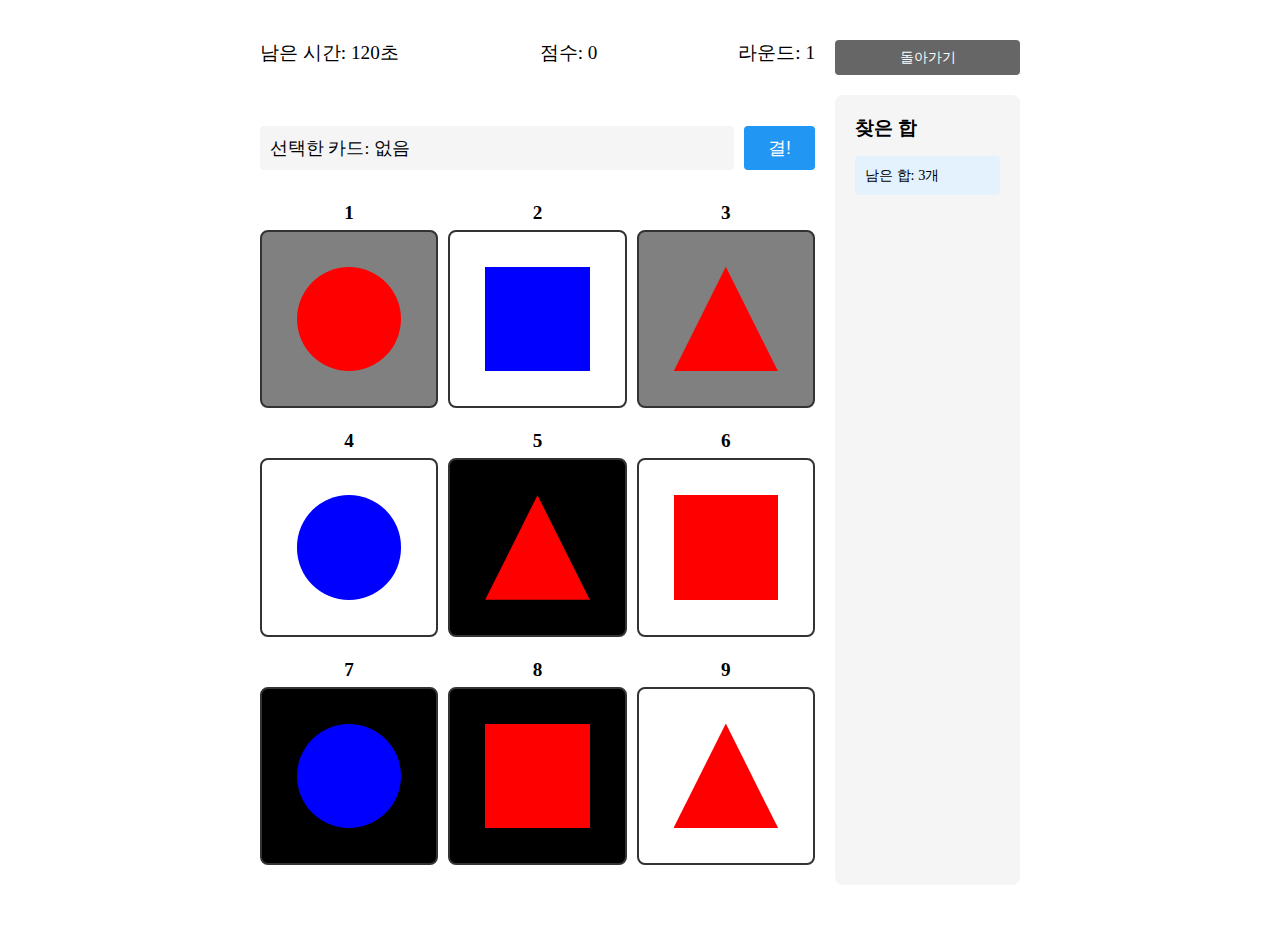
==== easy.html @ 4de79104 "Initial commit" ====
<!DOCTYPE html>
<html lang="ko">
  <head>
    <meta charset="UTF-8" />
    <title>결! 합! 게임 (이지모드)</title>
    <link rel="stylesheet" href="style.css" />
  </head>
  <body>
    <div class="game-container">
      <div class="main-area">
        <div class="game-section">
          <div class="header">
            <div class="timer">남은 시간: <span id="time">120</span>초</div>
            <div class="score">점수: <span id="score">0</span></div>
            <div class="round">라운드: <span id="round">1</span></div>
          </div>

          <div id="message" class="message"></div>
          <div class="selection-area">
            <div class="selected-numbers">
              선택한 카드: <span id="selectedNumbers"></span>
            </div>
            <button id="gyeol">결!</button>
          </div>
          <div class="cards-container" id="cardsContainer"></div>
        </div>

        <div class="right-section">
          <a href="main.html" class="back-button">돌아가기</a>
          <div class="found-sets">
            <div class="found-sets-header">
              <h3>찾은 합</h3>
            </div>
            <div id="remainingHint" class="remaining-hint">남은 합: 0개</div>
            <div id="foundSets"></div>
          </div>
        </div>
      </div>
    </div>
    <script src="script.js"></script>
  </body>
</html>
---- style.css ----
* {
  box-sizing: border-box;
  margin: 0;
  padding: 0;
}

.game-container {
  max-width: 800px;
  margin: 20px auto;
  padding: 20px;
}

.header {
  display: flex;
  justify-content: space-between;
  align-items: center;
  margin-bottom: 20px;
  font-size: 1.2em;
  position: relative;
}

.header-info {
  display: flex;
  justify-content: space-between;
  flex: 1;
  gap: 20px;
}

.cards-container {
  display: grid;
  grid-template-columns: repeat(3, 1fr);
  gap: 10px;
  margin-bottom: 20px;
}

.card {
  aspect-ratio: 1;
  border: 2px solid #333;
  border-radius: 8px;
  display: flex;
  justify-content: center;
  align-items: center;
  position: relative;
  margin-top: 40px;
  cursor: pointer;
  transition: transform 0.2s;
}

.card:hover {
  transform: scale(1.05);
}

.card.selected {
  border: 3px solid #4caf50;
  box-shadow: 0 0 10px rgba(76, 175, 80, 0.5);
}

.card-number {
  position: absolute;
  top: -30px;
  left: 50%;
  transform: translateX(-50%);
  font-size: 1.2em;
  font-weight: bold;
}

.controls {
  display: flex;
  gap: 10px;
  justify-content: center;
  margin-top: 20px;
}

.input-section {
  display: flex;
  gap: 10px;
}

input[type="number"] {
  width: 100px;
  padding: 5px;
}

button {
  padding: 12px 24px;
  font-size: 1.1em;
  border: none;
  border-radius: 4px;
  background-color: #4caf50;
  color: white;
  cursor: pointer;
  transition: background-color 0.3s;
}

button:hover {
  background-color: #45a049;
}

#gyeol {
  background-color: #2196f3;
}

#gyeol:hover {
  background-color: #1976d2;
}

.shape {
  width: 60%;
  height: 60%;
}

.circle {
  border-radius: 50%;
}

.triangle {
  clip-path: polygon(50% 0%, 0% 100%, 100% 100%);
}

.square {
  width: 60%;
  height: 60%;
}

.main-area {
  display: flex;
  gap: 20px;
}

.game-section {
  flex: 3;
}

.right-section {
  flex: 1;
  display: flex;
  flex-direction: column;
  gap: 10px;
}

.found-sets {
  flex: 1;
  padding: 20px;
  background-color: #f5f5f5;
  border-radius: 8px;
}

.found-set {
  margin: 10px 0;
  padding: 10px;
  background-color: white;
  border-radius: 4px;
  box-shadow: 0 2px 4px rgba(0, 0, 0, 0.1);
}

.message {
  padding: 10px;
  margin: 10px 0;
  border-radius: 4px;
  text-align: center;
  opacity: 0;
  transition: opacity 0.3s;
}

.message.error {
  background-color: #ffebee;
  color: #c62828;
  opacity: 1;
}

.message.success {
  background-color: #e8f5e9;
  color: #2e7d32;
  opacity: 1;
}

.found-sets-header {
  display: flex;
  justify-content: space-between;
  align-items: center;
  margin-bottom: 15px;
}

.remaining-hint {
  margin: 10px 0 15px;
  padding: 10px;
  background-color: #e3f2fd;
  border-radius: 4px;
  font-size: 0.9em;
}

.remaining-hint.show {
  display: block;
}

.selected-numbers {
  margin: 10px 0;
  padding: 10px;
  background-color: #f5f5f5;
  border-radius: 4px;
  font-size: 1.1em;
}

.selection-area {
  display: flex;
  justify-content: space-between;
  align-items: center;
  margin: 10px 0;
  gap: 10px;
}

.selected-numbers {
  flex: 1;
  padding: 10px;
  background-color: #f5f5f5;
  border-radius: 4px;
  font-size: 1.1em;
}

#gyeol {
  padding: 10px 24px;
  height: 100%;
  background-color: #2196f3;
  white-space: nowrap;
}

#gyeol:hover {
  background-color: #1976d2;
}

.back-button {
  position: static;
  padding: 8px 15px;
  background-color: #666;
  color: white;
  text-decoration: none;
  border-radius: 4px;
  font-size: 0.9em;
  display: flex;
  justify-content: center;
  align-items: center;
  margin-bottom: 10px;
}

.back-button:hover {
  background-color: #555;
}
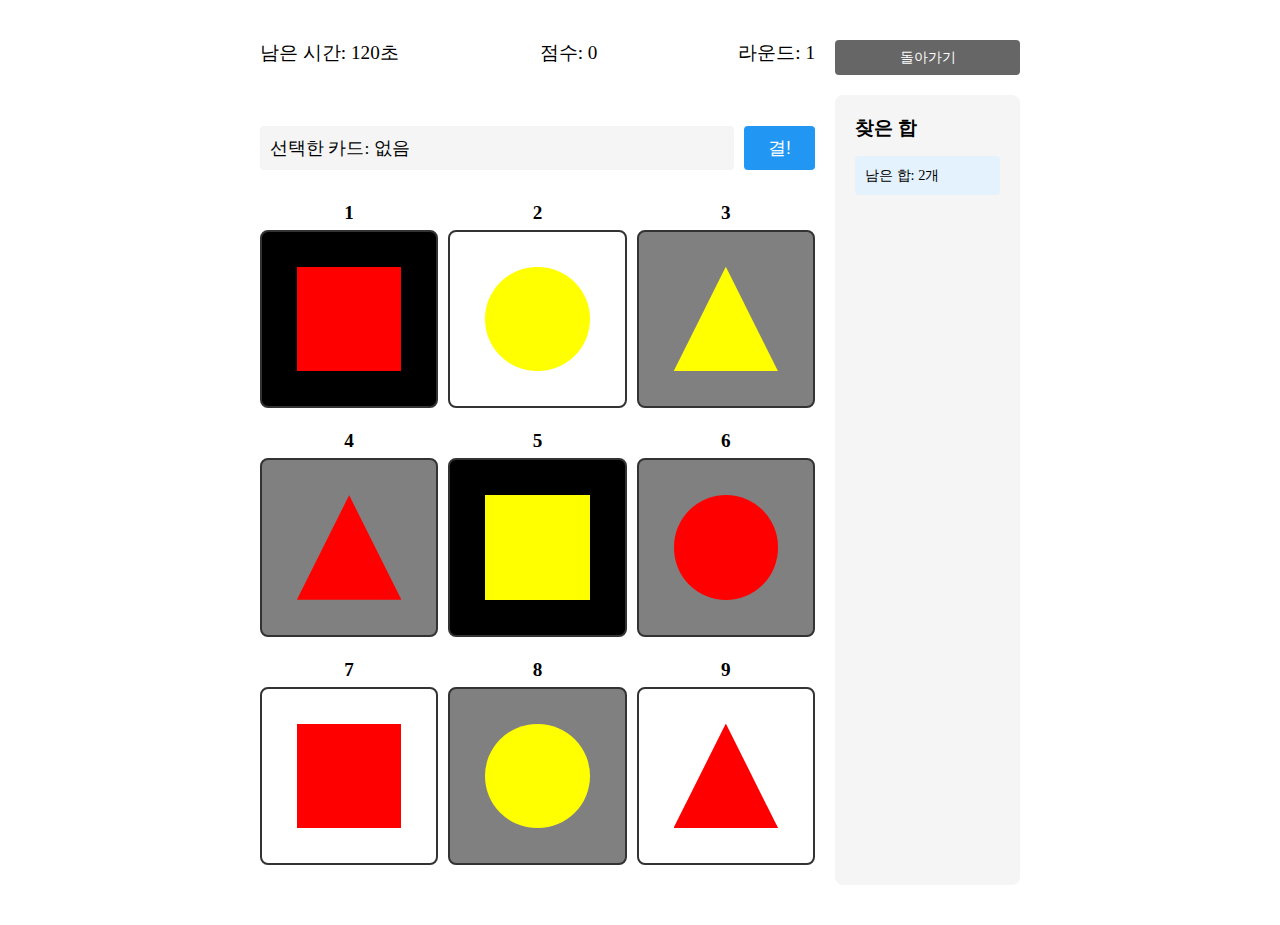
==== commit 1d546d93: "fix : filename" ====
--- a/easy.html
+++ b/easy.html
@@ -26,7 +26,7 @@
         </div>
 
         <div class="right-section">
-          <a href="main.html" class="back-button">돌아가기</a>
+          <a href="index.html" class="back-button">돌아가기</a>
           <div class="found-sets">
             <div class="found-sets-header">
               <h3>찾은 합</h3>
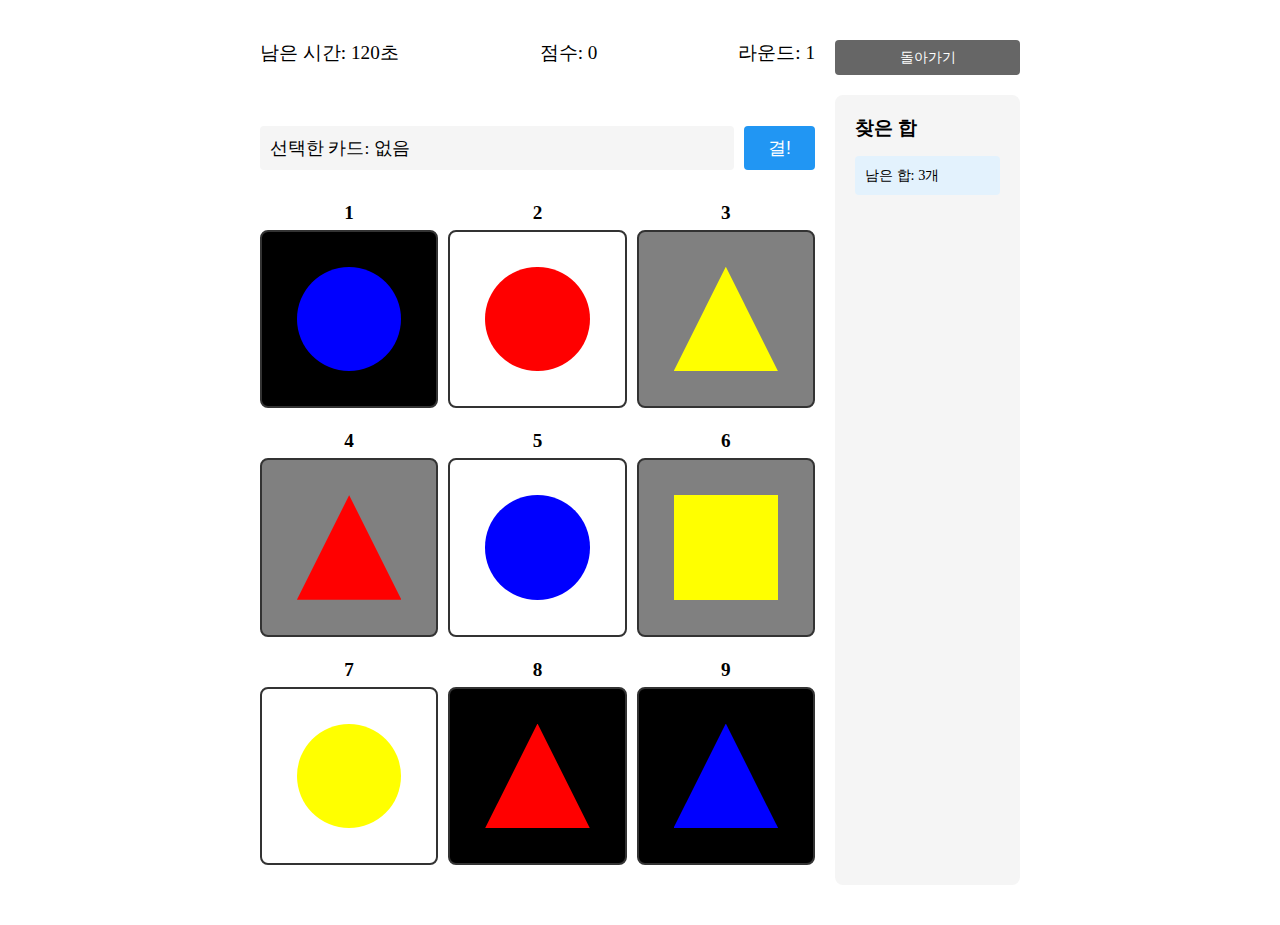
==== commit bd0ae99e: "Add daily mode & some refactor" ====
--- a/easy.html
+++ b/easy.html
@@ -37,6 +37,6 @@
         </div>
       </div>
     </div>
-    <script src="script.js"></script>
+    <script src="script-basic.js"></script>
   </body>
 </html>
